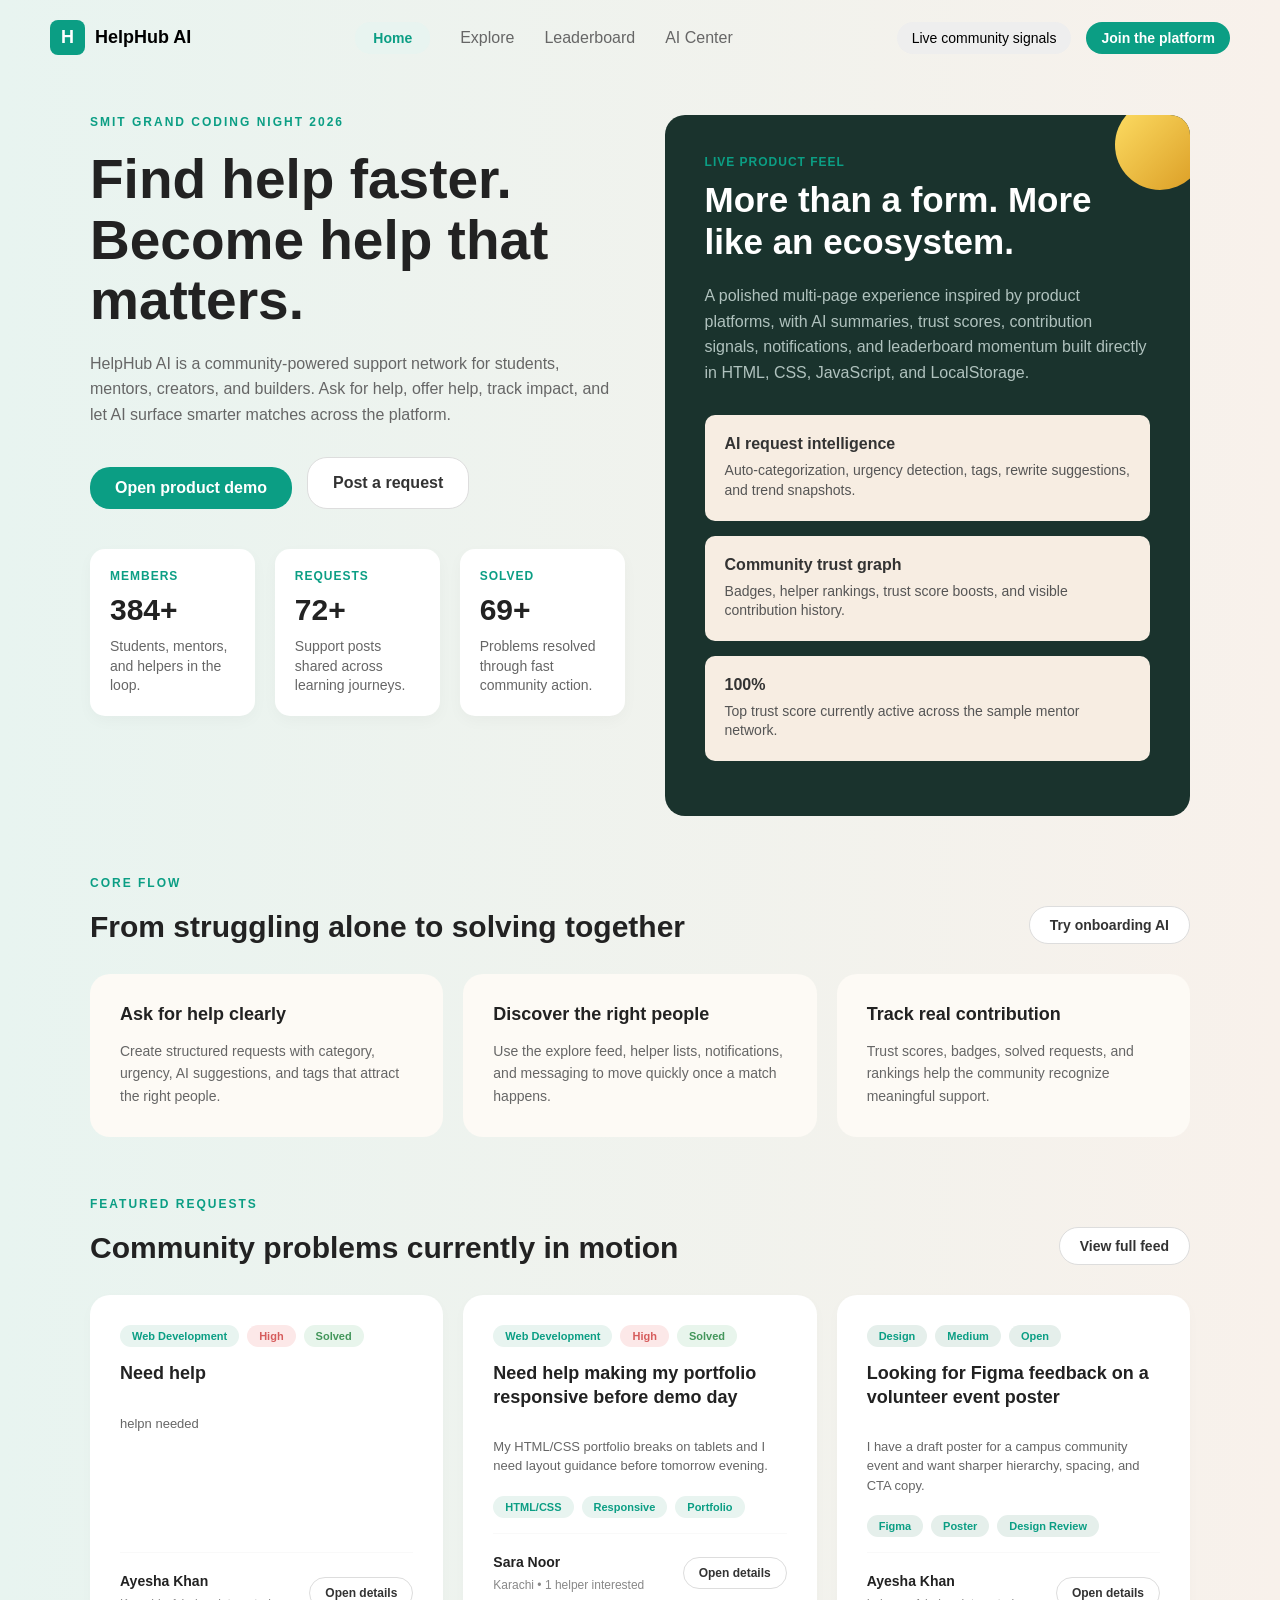
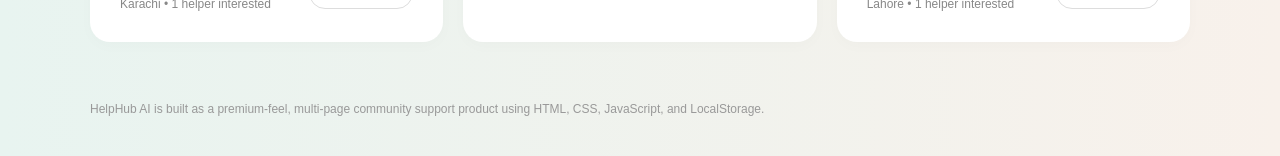
==== index.html @ 25a442f5 "project added" ====
<!DOCTYPE html>
<html lang="en">
<head>
    <meta charset="UTF-8">
    <meta name="viewport" content="width=device-width, initial-scale=1.0">
    <title>HelpHub AI - Dashboard</title>
    <link rel="stylesheet" href="style.css">
</head>
<body class="page-body">
    <div class="top-bar">
        <div class="logo-thing">
            <div class="h-logo">H</div>
            <div class="logo-text">HelpHub AI</div>
        </div>
        <div class="links-thing">
            <a href="index.html" style="text-decoration:none; color:inherit;"><span class="tag-pill tag-blue" style="font-size:14px; padding: 8px 18px; font-weight: bold; background-color: #e8f4f0;">Home</span></a>
            <a href="explore.html" style="text-decoration:none; color:inherit;"><span>Explore</span></a>
            <a href="leaderboard.html" style="text-decoration:none; color:inherit;"><span>Leaderboard</span></a>
            <a href="ai_center.html" style="text-decoration:none; color:inherit;"><span>AI Center</span></a>
        </div>
        <div class="right-buttons">
            <span class="grey-box">Live community signals</span>
            <a href="dashboard.html" class="h-logo-style-button" style="text-decoration: none;">Join the platform</a>
        </div>
    </div>

    <div class="main-dashboard-area">
        <div class="top-dash-split">
            <div class="dash-left">
                <div class="smit-text">SMIT GRAND CODING NIGHT 2026</div>
                <h1 class="huge-heading-black">Find help faster. Become help that matters.</h1>
                <p class="dash-desc">HelpHub AI is a community-powered support network for students, mentors, creators, and builders. Ask for help, offer help, track impact, and let AI surface smarter matches across the platform.</p>
                <div class="button-row">
                    <!-- Buttons for later functionality, keeping the flow in series -->
                    <button type="button" class="big-green-button short-btn">Open product demo</button>
                    <button type="button" class="big-white-button short-btn">Post a request</button>
                </div>
                
                <div class="stats-row">
                    <div class="stat-box">
                        <div class="stat-title">MEMBERS</div>
                        <div class="stat-number">384+</div>
                        <div class="stat-desc">Students, mentors, and helpers in the loop.</div>
                    </div>
                    <div class="stat-box">
                        <div class="stat-title">REQUESTS</div>
                        <div class="stat-number">72+</div>
                        <div class="stat-desc">Support posts shared across learning journeys.</div>
                    </div>
                    <div class="stat-box">
                        <div class="stat-title">SOLVED</div>
                        <div class="stat-number">69+</div>
                        <div class="stat-desc">Problems resolved through fast community action.</div>
                    </div>
                </div>
            </div>

            <div class="dash-right-dark" style="position: relative; overflow: hidden;">
                <div style="position: absolute; top: -15px; right: -15px; width: 90px; height: 90px; background: linear-gradient(135deg, #ffe066, #d99a22); border-radius: 50%;"></div>
                
                <div style="position: relative; z-index: 2;">
                    <div class="stat-title">LIVE PRODUCT FEEL</div>
                    <h2 class="medium-heading-white">More than a form. More like an ecosystem.</h2>
                    <p class="description-text">A polished multi-page experience inspired by product platforms, with AI summaries, trust scores, contribution signals, notifications, and leaderboard momentum built directly in HTML, CSS, JavaScript, and LocalStorage.</p>
                    
                    <div class="dark-inner-box">
                        <strong>AI request intelligence</strong>
                        <p>Auto-categorization, urgency detection, tags, rewrite suggestions, and trend snapshots.</p>
                    </div>
                    <div class="dark-inner-box">
                        <strong>Community trust graph</strong>
                        <p>Badges, helper rankings, trust score boosts, and visible contribution history.</p>
                    </div>
                    <div class="dark-inner-box">
                        <strong>100%</strong>
                        <p>Top trust score currently active across the sample mentor network.</p>
                    </div>
                </div>
            </div>
        </div>

        <div class="content-section">
            <div class="section-header-split">
                <div class="section-header-left">
                    <div class="smit-text">CORE FLOW</div>
                    <h2>From struggling alone to solving together</h2>
                </div>
                <button type="button" class="white-pill-btn">Try onboarding AI</button>
            </div>
            
            <div class="cards-row">
                <div class="info-card">
                    <strong>Ask for help clearly</strong>
                    <p>Create structured requests with category, urgency, AI suggestions, and tags that attract the right people.</p>
                </div>
                <div class="info-card">
                    <strong>Discover the right people</strong>
                    <p>Use the explore feed, helper lists, notifications, and messaging to move quickly once a match happens.</p>
                </div>
                <div class="info-card">
                    <strong>Track real contribution</strong>
                    <p>Trust scores, badges, solved requests, and rankings help the community recognize meaningful support.</p>
                </div>
            </div>
        </div>

        <div class="content-section">
            <div class="section-header-split">
                <div class="section-header-left">
                    <div class="smit-text">FEATURED REQUESTS</div>
                    <h2>Community problems currently in motion</h2>
                </div>
                <button type="button" class="white-pill-btn">View full feed</button>
            </div>
            
            <div class="cards-row">
                <div class="request-card">
                    <div class="tags-row">
                        <span class="tag-pill tag-blue">Web Development</span>
                        <span class="tag-pill tag-red">High</span>
                        <span class="tag-pill tag-green">Solved</span>
                    </div>
                    <h3 class="req-heading">Need help</h3>
                    <p class="req-desc">helpn needed</p>
                    <div class="req-bottom">
                        <div class="req-user-info">
                            <strong>Ayesha Khan</strong>
                            <span class="req-user-meta">Karachi &bull; 1 helper interested</span>
                        </div>
                        <button type="button" class="small-white-btn">Open details</button>
                    </div>
                </div>

                <div class="request-card">
                    <div class="tags-row">
                        <span class="tag-pill tag-blue">Web Development</span>
                        <span class="tag-pill tag-red">High</span>
                        <span class="tag-pill tag-green">Solved</span>
                    </div>
                    <h3 class="req-heading">Need help making my portfolio responsive before demo day</h3>
                    <p class="req-desc">My HTML/CSS portfolio breaks on tablets and I need layout guidance before tomorrow evening.</p>
                    <div class="tags-row" style="margin-bottom:0;">
                        <span class="tag-pill tag-blue">HTML/CSS</span>
                        <span class="tag-pill tag-blue">Responsive</span>
                        <span class="tag-pill tag-blue">Portfolio</span>
                    </div>
                    <div class="req-bottom" style="margin-top: 15px;">
                        <div class="req-user-info">
                            <strong>Sara Noor</strong>
                            <span class="req-user-meta">Karachi &bull; 1 helper interested</span>
                        </div>
                        <button type="button" class="small-white-btn">Open details</button>
                    </div>
                </div>

                <div class="request-card">
                    <div class="tags-row">
                        <span class="tag-pill tag-blue" style="background-color: #e5efeb;">Design</span>
                        <span class="tag-pill tag-blue" style="background-color: #e5efeb;">Medium</span>
                        <span class="tag-pill tag-blue" style="background-color: #e5efeb;">Open</span>
                    </div>
                    <h3 class="req-heading">Looking for Figma feedback on a volunteer event poster</h3>
                    <p class="req-desc">I have a draft poster for a campus community event and want sharper hierarchy, spacing, and CTA copy.</p>
                    <div class="tags-row" style="margin-bottom:0;">
                        <span class="tag-pill tag-blue" style="background-color: #e5efeb;">Figma</span>
                        <span class="tag-pill tag-blue" style="background-color: #e5efeb;">Poster</span>
                        <span class="tag-pill tag-blue" style="background-color: #e5efeb;">Design Review</span>
                    </div>
                    <div class="req-bottom" style="margin-top: 15px;">
                        <div class="req-user-info">
                            <strong>Ayesha Khan</strong>
                            <span class="req-user-meta">Lahore &bull; 1 helper interested</span>
                        </div>
                        <button type="button" class="small-white-btn">Open details</button>
                    </div>
                </div>
            </div>
        </div>

        <div class="footer-text">
            HelpHub AI is built as a premium-feel, multi-page community support product using HTML, CSS, JavaScript, and LocalStorage.
        </div>
    </div>
</body>
</html>
---- style.css ----
/* not professional names, simple css, no javascript */

* {
    box-sizing: border-box;
    font-family: Arial, sans-serif;
}

.page-body {
    background: linear-gradient(to right, #e8f4f0, #f8f1eb);
    margin: 0;
    padding: 0;
    min-height: 100vh;
}

.top-bar {
    display: flex;
    justify-content: space-between;
    align-items: center;
    padding: 20px 50px;
}

.logo-thing {
    display: flex;
    align-items: center;
    gap: 10px;
    font-weight: bold;
    font-size: 18px;
}

.h-logo {
    background-color: #0b9e84;
    color: white;
    width: 35px;
    height: 35px;
    display: flex;
    align-items: center;
    justify-content: center;
    border-radius: 8px;
    font-weight: bold;
}

.links-thing {
    display: flex;
    gap: 30px;
    color: #666;
}

.links-thing a {
    text-decoration: none;
    color: inherit;
}

.links-thing span {
    cursor: pointer;
}

.active-link {
    color: #0b9e84;
    font-weight: bold;
}

.light-text {
    color: #aaa;
}

.right-buttons {
    display: flex;
    gap: 15px;
    align-items: center;
}

.grey-box {
    background-color: #eee;
    padding: 8px 15px;
    border-radius: 20px;
    font-size: 14px;
}

.h-logo-style-button {
    background-color: #0b9e84;
    color: white;
    padding: 8px 15px;
    border-radius: 20px;
    font-size: 14px;
    font-weight: bold;
    cursor: pointer;
}

.big-flex-container {
    display: flex;
    max-width: 1000px;
    margin: 40px auto;
    gap: 20px;
}

.dark-left-box {
    background-color: #1a332d;
    color: #fff;
    padding: 50px;
    border-radius: 20px;
    flex: 1;
}

.white-right-box {
    background-color: #fff;
    padding: 50px;
    border-radius: 20px;
    flex: 1;
    box-shadow: 0 10px 30px rgba(0,0,0,0.05);
}

.small-title {
    color: #bbb;
    font-size: 12px;
    letter-spacing: 2px;
    font-weight: bold;
    margin-bottom: 20px;
}

.small-title-blue {
    color: #0b9e84;
    font-size: 12px;
    letter-spacing: 2px;
    font-weight: bold;
    margin-bottom: 20px;
}

.huge-heading {
    font-size: 45px;
    margin: 0 0 20px 0;
    line-height: 1.1;
}

.medium-heading {
    font-size: 30px;
    margin: 0 0 30px 0;
    line-height: 1.2;
}

.description-text {
    color: #b0c2be;
    line-height: 1.6;
    margin-bottom: 30px;
}

.bullet-points {
    color: #b0c2be;
    line-height: 1.6;
    padding-left: 20px;
}

.bullet-points li {
    margin-bottom: 15px;
}

.form-stuff {
    display: flex;
    flex-direction: column;
    gap: 20px;
}

.input-wrapper {
    display: flex;
    flex-direction: column;
    gap: 8px;
}

.input-wrapper label {
    font-size: 14px;
    color: #555;
    font-weight: bold;
}

.input-wrapper input, .input-wrapper select {
    padding: 12px;
    border: 1px solid #ddd;
    border-radius: 8px;
    outline: none;
    font-size: 14px;
    background-color: #fff;
}

.two-inputs {
    display: flex;
    gap: 15px;
}

.two-inputs .input-wrapper {
    flex: 1;
}

.big-green-button {
    background-color: #0b9e84;
    color: white;
    border: none;
    padding: 15px;
    border-radius: 10px;
    font-size: 16px;
    font-weight: bold;
    cursor: pointer;
    margin-top: 10px;
    width: 100%;
}

/* Dashboard specific classes */
.main-dashboard-area {
    max-width: 1100px;
    margin: 40px auto;
}

.top-dash-split {
    display: flex;
    gap: 40px;
}

.dash-left {
    flex: 1.2;
}

.smit-text {
    color: #0b9e84;
    font-size: 12px;
    letter-spacing: 2px;
    font-weight: bold;
    margin-bottom: 20px;
}

.huge-heading-black {
    font-size: 55px;
    margin: 0 0 20px 0;
    line-height: 1.1;
    color: #222;
}

.dash-desc {
    color: #666;
    font-size: 16px;
    line-height: 1.6;
    margin-bottom: 30px;
}

.button-row {
    display: flex;
    gap: 15px;
    margin-bottom: 40px;
}

.short-btn {
    width: auto;
    padding: 12px 25px;
    border-radius: 20px;
}

.big-white-button {
    background-color: #fff;
    color: #333;
    border: 1px solid #ddd;
    padding: 12px 25px;
    border-radius: 20px;
    font-size: 16px;
    font-weight: bold;
    cursor: pointer;
}

.stats-row {
    display: flex;
    gap: 20px;
}

.stat-box {
    background-color: #fff;
    padding: 20px;
    border-radius: 15px;
    flex: 1;
    box-shadow: 0 5px 15px rgba(0,0,0,0.03);
}

.stat-title {
    color: #0b9e84;
    font-size: 12px;
    letter-spacing: 1px;
    font-weight: bold;
    margin-bottom: 10px;
}

.stat-number {
    font-size: 30px;
    font-weight: bold;
    margin-bottom: 10px;
    color: #222;
}

.stat-desc {
    color: #666;
    font-size: 14px;
    line-height: 1.4;
}

.dash-right-dark {
    background-color: #1a332d;
    color: #fff;
    padding: 40px;
    border-radius: 20px;
    flex: 1;
}

.medium-heading-white {
    font-size: 35px;
    margin: 0 0 20px 0;
    line-height: 1.2;
}

.dark-inner-box {
    background-color: #f7ede2;
    color: #333;
    padding: 20px;
    border-radius: 10px;
    margin-bottom: 15px;
}

.dark-inner-box strong {
    display: block;
    margin-bottom: 8px;
    font-size: 16px;
}

.dark-inner-box p {
    margin: 0;
    font-size: 14px;
    color: #555;
    line-height: 1.4;
}

/* Extended Dashboard classes */
.content-section {
    margin-top: 60px;
}

.section-header-split {
    display: flex;
    justify-content: space-between;
    align-items: flex-end;
    margin-bottom: 30px;
}

.section-header-left {
    max-width: 600px;
}

.section-header-left h2 {
    font-size: 30px;
    margin: 0;
    color: #222;
}

.white-pill-btn {
    background-color: #fff;
    color: #333;
    border: 1px solid #ddd;
    padding: 10px 20px;
    border-radius: 20px;
    font-size: 14px;
    font-weight: bold;
    cursor: pointer;
}

.cards-row {
    display: flex;
    gap: 20px;
}

.info-card {
    background-color: #fdfaf5;
    padding: 30px;
    border-radius: 20px;
    flex: 1;
}

.info-card strong {
    display: block;
    font-size: 18px;
    margin-bottom: 15px;
    color: #222;
}

.info-card p {
    color: #666;
    font-size: 14px;
    line-height: 1.6;
    margin: 0;
}

.request-card {
    background-color: #fff;
    padding: 30px;
    border-radius: 20px;
    flex: 1;
    box-shadow: 0 4px 15px rgba(0,0,0,0.02);
    display: flex;
    flex-direction: column;
}

.tags-row {
    display: flex;
    gap: 8px;
    margin-bottom: 15px;
    flex-wrap: wrap;
}

.tag-pill {
    padding: 5px 12px;
    border-radius: 15px;
    font-size: 11px;
    font-weight: bold;
}

.tag-blue { background-color: #e8f4f0; color: #0b9e84; }
.tag-red { background-color: #fce8e8; color: #d65c5c; }
.tag-green { background-color: #e8f5ec; color: #43965b; }
.tag-grey { background-color: #f1f3f4; color: #5f6368; }

.req-heading {
    font-size: 18px;
    font-weight: bold;
    color: #222;
    margin: 0 0 15px 0;
    line-height: 1.3;
}

.req-desc {
    color: #666;
    font-size: 13px;
    line-height: 1.5;
    margin-bottom: 20px;
}

.req-bottom {
    margin-top: auto;
    display: flex;
    justify-content: space-between;
    align-items: center;
    border-top: 1px solid #f9f9f9;
    padding-top: 20px;
}

.req-user-info strong {
    display: block;
    font-size: 14px;
    color: #222;
    margin-bottom: 5px;
}

.req-user-meta {
    font-size: 12px;
    color: #888;
}

.small-white-btn {
    background-color: #fff;
    color: #333;
    border: 1px solid #ddd;
    padding: 8px 15px;
    border-radius: 20px;
    font-size: 12px;
    font-weight: bold;
    cursor: pointer;
}

.footer-text {
    text-align: left;
    color: #999;
    font-size: 12px;
    margin-top: 60px;
    margin-bottom: 40px;
}

/* Explore specific classes */
.explore-split {
    display: flex;
    gap: 30px;
}

.explore-filters-box {
    background-color: #fcf9f2;
    padding: 40px;
    border-radius: 20px;
    flex: 0.8;
}

.explore-feed {
    flex: 2;
    display: flex;
    flex-direction: column;
    gap: 20px;
}

.filter-input-wrapper {
    margin-bottom: 25px;
}

.filter-input-wrapper label {
    display: block;
    font-size: 13px;
    color: #444;
    font-weight: bold;
    margin-bottom: 10px;
}

.filter-input-wrapper input, .filter-input-wrapper select, .filter-input-wrapper textarea {
    width: 100%;
    padding: 15px;
    border: 1px solid #ebebeb;
    border-radius: 10px;
    outline: none;
    font-size: 14px;
    background-color: #fff;
}

.filter-input-wrapper textarea {
    resize: vertical;
    min-height: 120px;
    font-family: inherit;
}

/* Leaderboard specific classes */
.leaderboard-panel {
    background-color: #fdfaf5;
    padding: 40px;
    border-radius: 20px;
    flex: 1;
}

.leaderboard-title {
    color: #0b9e84;
    font-size: 12px;
    font-weight: bold;
    letter-spacing: 1px;
    margin-bottom: 10px;
}

.leaderboard-heading {
    font-size: 32px;
    margin: 0 0 30px 0;
    color: #222;
}

.rank-card {
    background-color: #fff;
    border-radius: 15px;
    padding: 20px;
    margin-bottom: 15px;
    display: flex;
    align-items: center;
    gap: 15px;
    box-shadow: 0 2px 10px rgba(0,0,0,0.02);
}

.avatar {
    width: 45px;
    height: 45px;
    border-radius: 50%;
    color: white;
    display: flex;
    align-items: center;
    justify-content: center;
    font-weight: bold;
    font-size: 16px;
    flex-shrink: 0;
}

.avatar-teal { background-color: #0b9e84; }
.avatar-dark { background-color: #1a2733; }
.avatar-orange { background-color: #f08935; }

.rank-info {
    flex: 1;
    display: flex;
    justify-content: space-between;
    align-items: center;
}

.rank-name-box {
    display: flex;
    flex-direction: column;
    gap: 5px;
}

.rank-name {
    font-weight: bold;
    font-size: 14px;
    color: #222;
}

.rank-tags {
    font-size: 13px;
    color: #888;
}

.rank-stats-box {
    display: flex;
    flex-direction: column;
    gap: 5px;
    align-items: flex-end;
}

.rank-score {
    font-weight: bold;
    font-size: 14px;
    color: #222;
}

.rank-count {
    font-size: 13px;
    color: #888;
}

.trust-card {
    background-color: #fff;
    border-radius: 15px;
    padding: 25px;
    margin-bottom: 15px;
    box-shadow: 0 2px 10px rgba(0,0,0,0.02);
}

.trust-name {
    font-weight: bold;
    font-size: 16px;
    color: #222;
    margin-bottom: 5px;
}

.trust-badges {
    color: #666;
    font-size: 14px;
    margin-bottom: 20px;
}

.progress-track {
    background-color: #f0f0f0;
    height: 8px;
    border-radius: 10px;
    width: 100%;
    overflow: hidden;
}

.progress-fill {
    height: 100%;
    background: linear-gradient(to right, #f08935, #0b9e84);
    border-radius: 10px;
}

/* Notifications specific classes */
.notification-panel {
    background-color: #fdfaf5;
    padding: 40px;
    border-radius: 20px;
}

.notification-card {
    background-color: #fff;
    padding: 25px 30px;
    border-radius: 15px;
    margin-bottom: 12px;
    display: flex;
    justify-content: space-between;
    align-items: center;
    box-shadow: 0 2px 8px rgba(0,0,0,0.02);
}

.notification-card:last-child {
    margin-bottom: 0;
}

.notif-left {
    display: flex;
    flex-direction: column;
    gap: 8px;
}

.notif-text {
    font-size: 15px;
    color: #222;
    font-weight: bold;
}

.notif-meta {
    font-size: 13px;
    color: #888;
}

.notif-status {
    font-size: 13px;
    font-weight: bold;
    color: #222;
}

/* AI Center specific classes */
.trend-card {
    background-color: #fff;
    padding: 30px;
    border-radius: 20px;
    flex: 1;
    box-shadow: 0 4px 15px rgba(0,0,0,0.02);
}
.trend-title {
    color: #0b9e84;
    font-size: 11px;
    font-weight: bold;
    letter-spacing: 1px;
    margin-bottom: 15px;
    text-transform: uppercase;
}
.trend-value {
    font-size: 32px;
    font-weight: bold;
    color: #222;
    margin-bottom: 15px;
    line-height: 1.2;
}
.trend-desc {
    color: #666;
    font-size: 14px;
    line-height: 1.5;
}

.recommendation-card {
    background-color: #fff;
    padding: 30px;
    border-radius: 15px;
    margin-bottom: 15px;
    box-shadow: 0 2px 8px rgba(0,0,0,0.02);
}
.recommendation-card:last-child {
    margin-bottom: 0;
}
.rec-title {
    font-size: 16px;
    font-weight: bold;
    color: #222;
    margin-bottom: 10px;
}
.rec-desc {
    font-size: 14px;
    color: #666;
    margin-bottom: 20px;
}

/* Create Request specific classes */
.form-card {
    background-color: #fdfaf5;
    padding: 40px;
    border-radius: 20px;
    flex: 1.5;
}

.ai-assistant-card {
    background-color: #fdfaf5;
    padding: 40px;
    border-radius: 20px;
    flex: 1;
}

.form-row {
    display: flex;
    gap: 20px;
}
.form-row .filter-input-wrapper {
    flex: 1;
}

.form-actions {
    display: flex;
    gap: 15px;
    align-items: center;
    margin-top: 10px;
}

.btn-white-pill {
    background-color: #fff;
    color: #222;
    font-weight: bold;
    border: 1px solid #ebebeb;
    padding: 12px 25px;
    border-radius: 20px;
    cursor: pointer;
}

.btn-green-pill {
    background-color: #0b9e84;
    color: white;
    font-weight: bold;
    border: none;
    padding: 12px 25px;
    border-radius: 20px;
    cursor: pointer;
    box-shadow: 0 4px 15px rgba(11, 158, 132, 0.3);
}

.ai-guidance-list {
    display: flex;
    flex-direction: column;
    gap: 20px;
    margin-top: 30px;
}

.ai-row {
    display: flex;
    justify-content: space-between;
    align-items: flex-start;
    gap: 20px;
    border-bottom: 1px solid #ebebeb;
    padding-bottom: 15px;
}
.ai-row:last-child {
    border-bottom: none;
}

.ai-label {
    color: #666;
    font-size: 14px;
    flex-shrink: 0;
    width: 130px;
}

.ai-value {
    color: #222;
    font-size: 14px;
    font-weight: bold;
    text-align: right;
}

/* Messages specific classes */
.msg-card {
    background-color: #fff;
    padding: 20px 25px;
    border-radius: 15px;
    margin-bottom: 15px;
    display: flex;
    justify-content: space-between;
    align-items: center;
    box-shadow: 0 2px 8px rgba(0,0,0,0.02);
}

.msg-content {
    display: flex;
    flex-direction: column;
    gap: 8px;
    flex: 1;
    padding-right: 20px;
}

.msg-header {
    font-size: 15px;
    font-weight: bold;
    color: #222;
}

.msg-text {
    font-size: 14px;
    color: #666;
    line-height: 1.5;
}

.time-circle {
    background-color: #e8f4f0;
    color: #0b9e84;
    border-radius: 50%;
    width: 60px;
    height: 60px;
    display: flex;
    flex-direction: column;
    justify-content: center;
    align-items: center;
    font-size: 12px;
    font-weight: bold;
    flex-shrink: 0;
    line-height: 1.2;
}

.w-full {
    width: 100%;
}
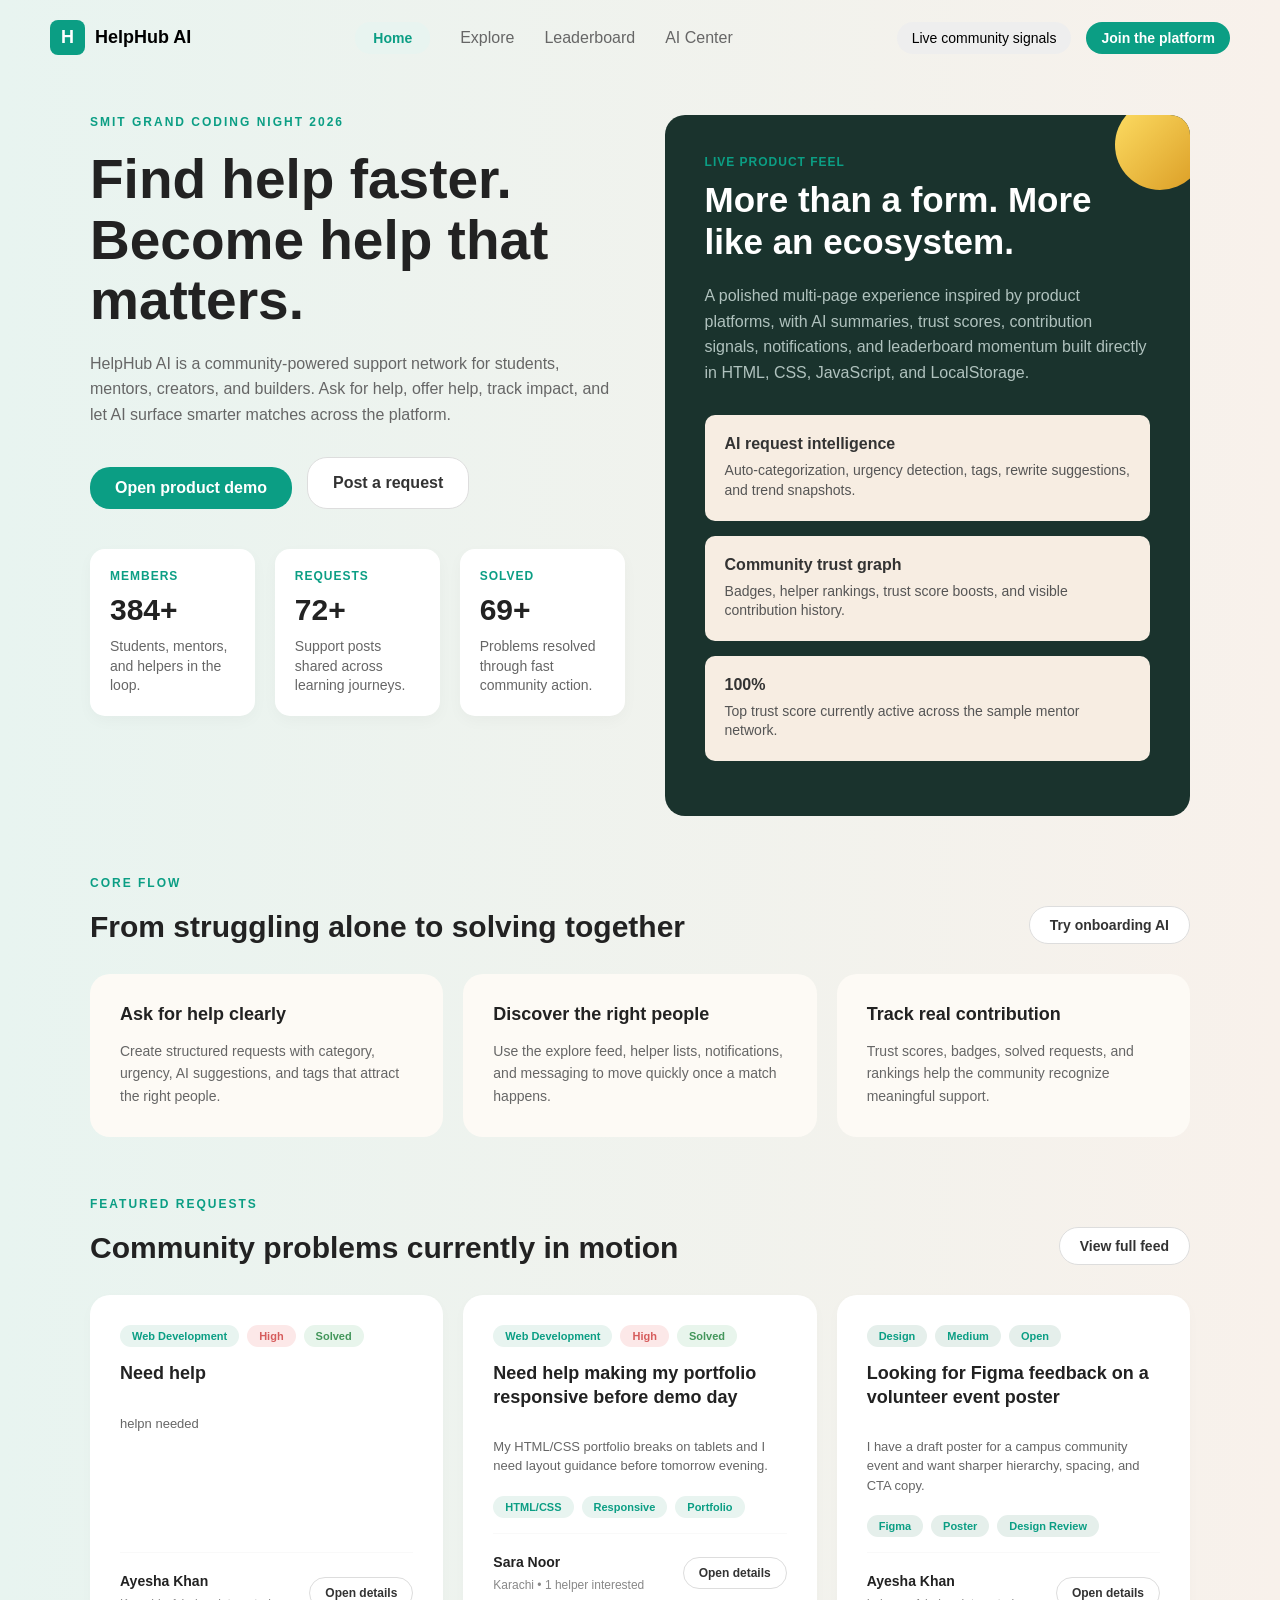
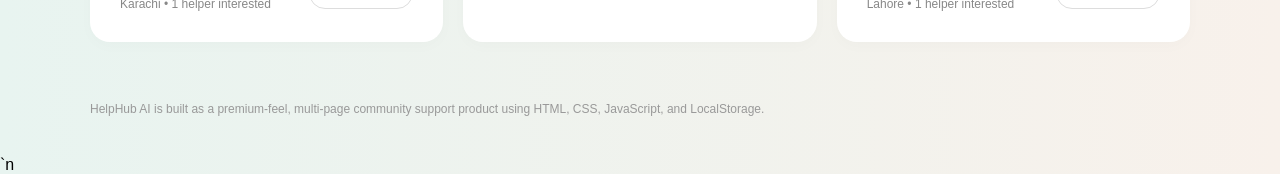
==== commit 58a250f4: "project done" ====
--- a/index.html
+++ b/index.html
@@ -1,4 +1,4 @@
-<!DOCTYPE html>
+﻿<!DOCTYPE html>
 <html lang="en">
 <head>
     <meta charset="UTF-8">
@@ -31,7 +31,6 @@
                 <h1 class="huge-heading-black">Find help faster. Become help that matters.</h1>
                 <p class="dash-desc">HelpHub AI is a community-powered support network for students, mentors, creators, and builders. Ask for help, offer help, track impact, and let AI surface smarter matches across the platform.</p>
                 <div class="button-row">
-                    <!-- Buttons for later functionality, keeping the flow in series -->
                     <button type="button" class="big-green-button short-btn">Open product demo</button>
                     <button type="button" class="big-white-button short-btn">Post a request</button>
                 </div>
@@ -181,5 +180,7 @@
             HelpHub AI is built as a premium-feel, multi-page community support product using HTML, CSS, JavaScript, and LocalStorage.
         </div>
     </div>
-</body>
+<script src="interactions.js"></script>`n</body>
 </html>
+
+
--- a/style.css
+++ b/style.css
@@ -1,8 +1,16 @@
-/* not professional names, simple css, no javascript */
-
 * {
     box-sizing: border-box;
     font-family: Arial, sans-serif;
+}
+
+@keyframes fadeInSlideUp {
+    0% { opacity: 0; transform: translateY(15px); }
+    100% { opacity: 1; transform: translateY(0); }
+}
+
+@keyframes fadeInSlideDown {
+    0% { opacity: 0; transform: translateY(-15px); }
+    100% { opacity: 1; transform: translateY(0); }
 }
 
 .page-body {
@@ -17,6 +25,7 @@
     justify-content: space-between;
     align-items: center;
     padding: 20px 50px;
+    animation: fadeInSlideDown 0.6s ease-out forwards;
 }
 
 .logo-thing {
@@ -91,7 +100,9 @@
     max-width: 1000px;
     margin: 40px auto;
     gap: 20px;
-}
+    animation: fadeInSlideUp 0.6s ease-out forwards;
+    animation-delay: 0.1s;
+    opacity: 0; }
 
 .dark-left-box {
     background-color: #1a332d;
@@ -202,11 +213,12 @@
     width: 100%;
 }
 
-/* Dashboard specific classes */
 .main-dashboard-area {
     max-width: 1100px;
     margin: 40px auto;
-}
+    animation: fadeInSlideUp 0.6s ease-out forwards;
+    animation-delay: 0.1s;
+    opacity: 0; }
 
 .top-dash-split {
     display: flex;
@@ -331,7 +343,6 @@
     line-height: 1.4;
 }
 
-/* Extended Dashboard classes */
 .content-section {
     margin-top: 60px;
 }
@@ -474,7 +485,6 @@
     margin-bottom: 40px;
 }
 
-/* Explore specific classes */
 .explore-split {
     display: flex;
     gap: 30px;
@@ -522,7 +532,6 @@
     font-family: inherit;
 }
 
-/* Leaderboard specific classes */
 .leaderboard-panel {
     background-color: #fdfaf5;
     padding: 40px;
@@ -649,7 +658,6 @@
     border-radius: 10px;
 }
 
-/* Notifications specific classes */
 .notification-panel {
     background-color: #fdfaf5;
     padding: 40px;
@@ -694,7 +702,6 @@
     color: #222;
 }
 
-/* AI Center specific classes */
 .trend-card {
     background-color: #fff;
     padding: 30px;
@@ -745,7 +752,6 @@
     margin-bottom: 20px;
 }
 
-/* Create Request specific classes */
 .form-card {
     background-color: #fdfaf5;
     padding: 40px;
@@ -829,7 +835,6 @@
     text-align: right;
 }
 
-/* Messages specific classes */
 .msg-card {
     background-color: #fff;
     padding: 20px 25px;
@@ -882,4 +887,156 @@
 }
 
 
-
+.profile-inputs-row {
+    display: flex;
+    gap: 20px;
+    margin-bottom: 20px;
+}
+
+@media (max-width: 768px) {
+    .top-bar {
+        flex-direction: column;
+        padding: 20px;
+        gap: 20px;
+    }
+    
+    .links-thing {
+        flex-wrap: wrap;
+        justify-content: center;
+        gap: 15px;
+    }
+    
+    .right-buttons {
+        width: 100%;
+        justify-content: center;
+    }
+    
+    .big-flex-container,
+    .top-dash-split,
+    .stats-row,
+    .cards-row,
+    .explore-split,
+    .form-row,
+    .two-inputs,
+    .profile-inputs-row {
+        flex-direction: column !important;
+        gap: 20px !important;
+    }
+    
+    .section-header-split {
+        flex-direction: column;
+        align-items: flex-start;
+        gap: 15px;
+    }
+    
+    .ai-row {
+        flex-direction: column;
+        align-items: flex-start;
+        gap: 8px;
+    }
+    
+    .ai-label {
+        width: auto;
+    }
+    
+    .ai-value {
+        text-align: left;
+    }
+    
+    .msg-card {
+        flex-direction: column;
+        align-items: flex-start;
+        gap: 15px;
+    }
+    
+    .msg-content {
+        padding-right: 0;
+    }
+    
+    .dark-left-box,
+    .white-right-box,
+    .dash-right-dark,
+    .explore-filters-box,
+    .leaderboard-panel,
+    .notification-panel,
+    .form-card,
+    .ai-assistant-card,
+    .info-card,
+    .request-card {
+        padding: 20px !important;
+    }
+    
+    .huge-heading {
+        font-size: 32px !important;
+    }
+    
+    .huge-heading-black {
+        font-size: 36px !important;
+    }
+    
+    .medium-heading {
+        font-size: 24px !important;
+    }
+    
+    .medium-heading-white {
+        font-size: 26px !important;
+    }
+    
+    .main-dashboard-area {
+        padding: 15px;
+        margin-top: 20px;
+    }
+}
+
+/* Premium Micro-Interactions */
+.ripple-effect {
+    position: absolute;
+    background: rgba(255, 255, 255, 0.4);
+    transform: translate(-50%, -50%);
+    pointer-events: none;
+    border-radius: 50%;
+    animation: rippleAnim 0.6s linear;
+    width: 2px;
+    height: 2px;
+}
+
+@keyframes rippleAnim {
+    0% { width: 0px; height: 0px; opacity: 0.5; }
+    100% { width: 300px; height: 300px; opacity: 0; }
+}
+
+#toast-container {
+    position: fixed;
+    bottom: 30px;
+    left: 50%;
+    transform: translateX(-50%);
+    display: flex;
+    flex-direction: column;
+    gap: 10px;
+    z-index: 9999;
+}
+
+.premium-toast {
+    background: #1a332d;
+    color: #fff;
+    padding: 12px 24px;
+    border-radius: 30px;
+    font-size: 14px;
+    font-weight: bold;
+    box-shadow: 0 10px 30px rgba(0,0,0,0.15);
+    animation: slideUpToast 0.4s cubic-bezier(0.175, 0.885, 0.32, 1.275) forwards;
+}
+
+.premium-toast.fade-out {
+    animation: fadeOutToast 0.4s ease forwards;
+}
+
+@keyframes slideUpToast {
+    0% { opacity: 0; transform: translateY(20px) scale(0.9); }
+    100% { opacity: 1; transform: translateY(0) scale(1); }
+}
+
+@keyframes fadeOutToast {
+    0% { opacity: 1; transform: scale(1); }
+    100% { opacity: 0; transform: scale(0.9); }
+}
